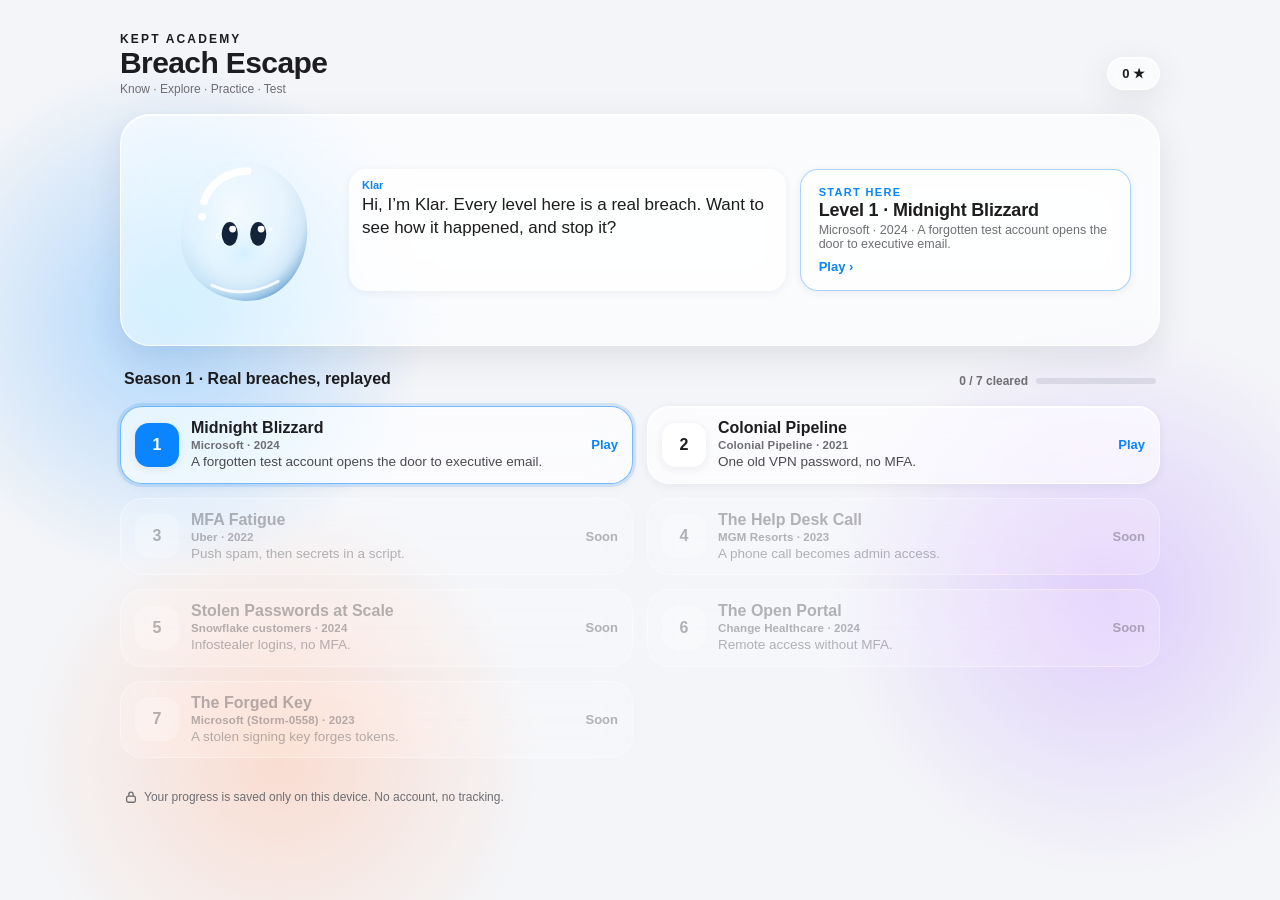
==== index.html @ b4028c90 "Initial commit: Breach Escape v13 (Levels 1-2, Klar hints/glossary, Breach Map) App shell, levels, s" ====
<!doctype html>
<html lang="en">
<head>
<meta charset="utf-8">
<meta name="viewport" content="width=device-width, initial-scale=1, viewport-fit=cover">
<meta name="theme-color" content="#F4F5F8">
<meta name="description" content="Breach Escape by KEPT Academy: replay real cyber breaches with Klar and pick the controls that stop them.">
<meta name="apple-mobile-web-app-capable" content="yes">
<meta name="apple-mobile-web-app-status-bar-style" content="default">
<meta name="apple-mobile-web-app-title" content="Breach Escape">
<title>Breach Escape by KEPT Academy</title>
<link rel="manifest" href="manifest.webmanifest">
<link rel="icon" href="icons/icon-192.png" type="image/png">
<link rel="apple-touch-icon" href="icons/apple-touch-icon.png">
<link rel="stylesheet" href="styles.css">
</head>
<body>
<div class="blob blob-a" aria-hidden="true"></div>
<div class="blob blob-b" aria-hidden="true"></div>
<div class="blob blob-c" aria-hidden="true"></div>
<main id="app" class="app" aria-live="polite"></main>
<noscript><p class="noscript">Breach Escape needs JavaScript to run.</p></noscript>
<script src="levels.js"></script>
<script src="app.js"></script>
</body>
</html>
---- styles.css ----
:root{
  --ink:#1D1D1F; --ink2:#4A4A4F; --muted:#6E6E73; --bg:#F4F5F8;
  --blue:#0A84FF; --red:#FF453A; --amber:#FF9F0A; --green:#30D158;
  --green-ink:#248A3D; --red-ink:#D70015;
  --font: -apple-system, BlinkMacSystemFont, "SF Pro Text", "Segoe UI", Inter, Roboto, "Helvetica Neue", Arial, sans-serif;
}
*{box-sizing:border-box}
html,body{margin:0;height:100%}
body{background:var(--bg);color:var(--ink);font-family:var(--font);-webkit-font-smoothing:antialiased;overflow-x:hidden}
button{font:inherit;color:inherit;cursor:pointer}
button:focus-visible{outline:3px solid var(--blue);outline-offset:2px}

.blob{position:fixed;border-radius:50%;pointer-events:none;z-index:0}
.blob-a{left:-90px;top:60px;width:300px;height:300px;background:radial-gradient(circle,rgba(120,190,255,.55) 0%,rgba(120,190,255,0) 70%);animation:drift1 14s ease-in-out infinite}
.blob-b{right:-110px;top:320px;width:340px;height:340px;background:radial-gradient(circle,rgba(200,170,255,.5) 0%,rgba(200,170,255,0) 70%);animation:drift2 17s ease-in-out infinite}
.blob-c{left:20px;bottom:-120px;width:320px;height:320px;background:radial-gradient(circle,rgba(255,196,170,.5) 0%,rgba(255,196,170,0) 70%);animation:drift3 12s ease-in-out infinite}

.app{position:relative;z-index:1;max-width:460px;margin:0 auto;min-height:100vh;min-height:100dvh;
  padding:calc(18px + env(safe-area-inset-top)) 18px calc(20px + env(safe-area-inset-bottom));display:flex;flex-direction:column;gap:12px}

.glass{background:rgba(255,255,255,.55);-webkit-backdrop-filter:blur(26px) saturate(180%);backdrop-filter:blur(26px) saturate(180%);
  border:1px solid rgba(255,255,255,.85);box-shadow:0 10px 34px rgba(30,40,70,.10),inset 0 1px 0 rgba(255,255,255,.9)}
.glass-btn{background:rgba(255,255,255,.62);-webkit-backdrop-filter:blur(18px) saturate(180%);backdrop-filter:blur(18px) saturate(180%);
  box-shadow:0 2px 10px rgba(30,40,70,.06),inset 0 1px 0 rgba(255,255,255,.9)}

.topbar{display:flex;justify-content:space-between;align-items:center;gap:12px}
.eyebrow{font-size:12px;font-weight:600;color:var(--muted)}
.brand{font-size:24px;font-weight:700;letter-spacing:-.02em}
.eyebrow.kept{letter-spacing:.18em;font-weight:800;color:var(--ink)}
.tagline{font-size:12px;font-weight:500;color:var(--muted);margin-top:2px}
.pill{font-size:13px;font-weight:600;padding:8px 14px;border-radius:999px;white-space:nowrap}
.icon-btn{border:none;border-radius:999px;padding:8px 14px;font-size:14px;font-weight:600;min-height:40px}

.hero{position:relative;border-radius:30px;padding:14px;display:flex;align-items:flex-end;gap:10px;min-height:170px}
.hero .liqui{width:120px;height:120px;flex-shrink:0}
.bubble{border-radius:18px;padding:10px 13px;display:flex;flex-direction:column;gap:2px;flex:1}
.bubble .who{font-size:11px;font-weight:600;color:var(--blue)}
.bubble .say{font-size:14px;font-weight:500;line-height:1.38}

.section-title{font-size:13px;font-weight:600;color:var(--muted);margin:6px 4px 0}
.levels{display:flex;flex-direction:column;gap:10px}
.level{display:flex;align-items:center;gap:12px;text-align:left;border-radius:22px;padding:12px 14px;min-height:72px;border:1px solid rgba(255,255,255,.9)}
.level[disabled]{cursor:default;opacity:.62}
.level .num{width:44px;height:44px;border-radius:14px;display:grid;place-items:center;font-weight:700;font-size:16px;flex-shrink:0;background:rgba(255,255,255,.85);box-shadow:0 2px 8px rgba(30,40,70,.08)}
.level .num.done{background:var(--green);color:#fff}
.level .meta{flex:1;display:flex;flex-direction:column;gap:2px;min-width:0}
.level .name{font-size:15px;font-weight:600}
.level .sub{font-size:12.5px;color:var(--muted)}
.level .right{font-size:13px;font-weight:600;color:var(--muted);white-space:nowrap}
.level .stars{color:var(--amber);letter-spacing:1px}

.progress-head{display:flex;justify-content:space-between;font-size:12px;font-weight:600}
.progress{height:10px;border-radius:999px;overflow:hidden}
.progress-fill{height:100%;border-radius:999px;transition:width .4s,background .4s}

.scene{position:relative;border-radius:30px;overflow:hidden;height:300px;flex-shrink:0}
.scene svg.stage{position:absolute;left:50%;bottom:0;transform:translateX(-50%);width:100%;max-width:400px;height:auto}
.scene .bubble{position:absolute;left:12px;right:12px;top:12px}

.card{border-radius:26px;padding:14px;display:flex;flex-direction:column;gap:9px}
.card h2{margin:0;font-size:18px;font-weight:700;letter-spacing:-.015em;line-height:1.2}
.card p{margin:0;font-size:13.5px;line-height:1.45;color:var(--ink2)}
.options{display:flex;flex-direction:column;gap:8px}
.opt{display:flex;gap:10px;align-items:flex-start;text-align:left;padding:11px 14px;min-height:46px;border-radius:16px;border:1px solid rgba(255,255,255,.9);font-size:13.5px;font-weight:500;line-height:1.35}
.opt.wrong{border-color:rgba(255,69,58,.45);color:#B3261E}
.result{border-radius:16px;padding:12px 14px;display:flex;flex-direction:column;gap:5px}
.result.ok{background:rgba(48,209,88,.14)} .result.bad{background:rgba(255,69,58,.12)}
.result .rt{font-weight:700;font-size:14px}
.result.ok .rt{color:var(--green-ink)} .result.bad .rt{color:var(--red-ink)}
.result .rx{font-size:13px;line-height:1.45;color:#3A3A3C}
.primary{border:none;border-radius:999px;background:var(--ink);color:#fff;font-size:16px;font-weight:600;padding:15px;min-height:52px;width:100%}
.spacer{flex:1}
.intro h1{margin:0;font-size:30px;font-weight:700;letter-spacing:-.025em;line-height:1.1}
.intro .kicker{font-size:13px;font-weight:600;color:var(--red)}
.intro p{margin:0;font-size:15px;line-height:1.5;color:var(--muted)}
.intro{display:flex;flex-direction:column;gap:8px;padding:0 4px}
.facts{font-size:12px;line-height:1.5;color:var(--muted);padding:0 4px}
.facts a{color:var(--blue)}
.noscript{padding:24px;font-family:var(--font)}

/* Klar + scene animation */
.float{animation:float 3s ease-in-out infinite}
.m-alarmed{animation:jitter .25s linear infinite;transform-box:fill-box;transform-origin:center}
.m-happy{animation:bounce .8s ease-in-out infinite;transform-box:fill-box;transform-origin:50% 90%}
.m-curious{animation:tilt 2.6s ease-in-out infinite;transform-box:fill-box;transform-origin:50% 90%}
.m-calm{transform-box:fill-box}
.blink{animation:blink 4.2s infinite;transform-box:fill-box;transform-origin:center}
.blink2{animation-delay:-.12s}
.rp1{animation:ripple 1.6s ease-out infinite;transform-box:fill-box;transform-origin:center}
.rp2{animation:ripple 1.6s ease-out infinite .8s;transform-box:fill-box;transform-origin:center}
.bm1{animation:beam .85s ease-in infinite}.bm2{animation:beam .85s ease-in infinite .28s}.bm3{animation:beam .85s ease-in infinite .56s}
.hover{animation:hover 3.2s ease-in-out infinite}
.pop{animation:pop .4s ease-out both;transform-box:fill-box;transform-origin:center}

@keyframes drift1{0%,100%{transform:translate(0,0)}50%{transform:translate(30px,40px)}}
@keyframes drift2{0%,100%{transform:translate(0,0)}50%{transform:translate(-40px,-20px)}}
@keyframes drift3{0%,100%{transform:translate(0,0)}50%{transform:translate(20px,-36px)}}
@keyframes float{0%,100%{transform:translateY(0)}50%{transform:translateY(-6px)}}
@keyframes jitter{0%,100%{transform:translateX(0)}25%{transform:translateX(-2px)}75%{transform:translateX(2px)}}
@keyframes bounce{0%,100%{transform:scale(1,1)}30%{transform:scale(1.08,.92)}60%{transform:scale(.95,1.06)}}
@keyframes tilt{0%,100%{transform:rotate(-7deg)}50%{transform:rotate(-3deg)}}
@keyframes blink{0%,92%,100%{transform:scaleY(1)}95%{transform:scaleY(.1)}}
@keyframes ripple{0%{transform:scale(.7);opacity:.7}100%{transform:scale(1.6);opacity:0}}
@keyframes beam{0%{transform:translate(0,0) scale(.6);opacity:0}12%{opacity:1}100%{transform:translate(138px,-30px) scale(1);opacity:0}}
@keyframes hover{0%,100%{transform:translateY(0)}50%{transform:translateY(-4px)}}
@keyframes pop{0%{transform:scale(0)}70%{transform:scale(1.15)}100%{transform:scale(1)}}

@media (prefers-reduced-motion:reduce){
  .blob,.float,.m-alarmed,.m-happy,.m-curious,.blink,.rp1,.rp2,.bm1,.bm2,.bm3,.hover,.pop{animation:none}
}

.opt .key{flex-shrink:0;width:22px;height:22px;border-radius:7px;display:grid;place-items:center;font-size:12px;font-weight:700;color:var(--muted);background:rgba(255,255,255,.9);box-shadow:0 1px 3px rgba(30,40,70,.12);margin-top:-1px}
.play-grid{display:flex;flex-direction:column;gap:12px}

/* ---------- desktop / tablet browser ---------- */
@media (min-width: 900px){
  .app{max-width:1120px;padding:32px 40px 40px;gap:18px}
  .brand{font-size:30px}
  .screen-end{max-width:720px}
  .screen-end .spacer{flex:0 0 8px}
  .screen-map .hero{min-height:240px;padding:24px 28px}
  .screen-map .hero .liqui{width:190px;height:190px}
  .screen-map .bubble .say{font-size:17px}
  .screen-map .levels{display:grid;grid-template-columns:repeat(2,minmax(0,1fr));gap:14px}
  .screen-intro .hero .liqui,.screen-end .hero .liqui{width:160px;height:160px}
  .play-grid{display:grid;grid-template-columns:minmax(0,1.15fr) minmax(0,1fr);gap:18px;align-items:stretch}
  .scene{height:auto;min-height:520px}
  .scene svg.stage{max-width:620px}
  .scene .bubble .say{font-size:16px}
  .card{padding:22px;gap:12px}
  .card h2{font-size:24px}
  .card p{font-size:15px}
  .opt{font-size:15px;padding:14px 16px;min-height:54px}
  .result .rx{font-size:14.5px}
  .primary{max-width:420px;align-self:center}
  .screen-play .primary{max-width:none}
  .blob-a{width:520px;height:520px}.blob-b{width:560px;height:560px}.blob-c{width:520px;height:520px}
}
@media (min-width: 1300px){
  .screen-map .levels{grid-template-columns:repeat(3,minmax(0,1fr))}
}
@media (hover: none){ .opt .key{display:none} }

/* intro briefing */
.intro-grid{display:flex;flex-direction:column;gap:14px}
.brief{display:flex;flex-direction:column;gap:12px}
.chips{display:flex;flex-wrap:wrap;gap:8px;padding:0 4px}
.chip{font-size:12.5px;font-weight:600;padding:6px 11px;border-radius:999px;background:rgba(255,255,255,.7);box-shadow:inset 0 1px 0 rgba(255,255,255,.9),0 1px 4px rgba(30,40,70,.06);color:var(--ink2)}
.chip-star{color:var(--amber)}
.path{list-style:none;margin:0;padding:0;display:flex;flex-direction:column;gap:8px;counter-reset:none}
.path-item{display:block}
.path-item .path-step{width:100%;font:inherit;color:inherit;cursor:pointer}
.path-step:hover{background:rgba(255,255,255,.9)}
.path-step{display:flex;align-items:center;gap:12px;padding:10px 14px;border-radius:16px;border:1px solid rgba(255,255,255,.9)}
.path-num{width:24px;height:24px;border-radius:8px;display:grid;place-items:center;font-size:12px;font-weight:700;color:var(--muted);background:rgba(255,255,255,.9);flex-shrink:0}
.step-icon{width:26px;height:26px;color:var(--blue);flex-shrink:0}
.path-name{font-size:14.5px;font-weight:600}
.screen-intro .primary{margin-top:4px}
@media (min-width: 900px){
  .intro-grid{display:grid;grid-template-columns:minmax(0,.9fr) minmax(0,1.1fr);gap:28px;align-items:stretch}
  .intro-hero{flex-direction:column;align-items:center;text-align:left;min-height:0;justify-content:center;gap:22px;padding:32px 28px}
  .intro-hero .liqui{width:240px!important;height:240px!important}
  .intro-hero .bubble{width:100%;flex:0 0 auto}
  .intro-hero .bubble .say{font-size:17px}
  .path{display:grid;grid-template-columns:repeat(5,minmax(0,1fr));gap:10px;position:relative}
  .path-step{flex-direction:column;align-items:center;text-align:center;gap:8px;padding:14px 8px 12px}
  .path-name{font-size:13px;line-height:1.25}
  .step-icon{width:32px;height:32px}
  .screen-intro .primary{max-width:none;align-self:stretch}
}

/* floating Klar on the attack path */
.path{position:relative}
.path-guide{position:absolute;left:0;top:0;width:52px;height:52px;pointer-events:none;z-index:2;filter:drop-shadow(0 6px 10px rgba(30,40,70,.18));will-change:transform}
.path-step{transition:box-shadow .35s,background .35s,transform .35s}
.path-step.lit{background:rgba(255,255,255,.95);box-shadow:0 0 0 2px rgba(10,132,255,.55),0 8px 22px rgba(10,132,255,.18);transform:translateY(-2px)}
.path-step.lit .step-icon{color:var(--red)}
.path-step.seen .path-num{background:rgba(10,132,255,.14);color:var(--blue)}
.path-caption{margin:-2px 4px 0;font-size:13px;font-weight:600;color:var(--ink2);min-height:18px}
@media (min-width: 900px){
  .path{margin-top:40px}
  .path-guide{width:60px;height:60px}
}

/* step detail panel */
.path-detail{border-radius:18px;padding:14px 16px;display:flex;flex-direction:column;gap:6px;border:1px solid rgba(255,255,255,.9)}
.pd-head{display:flex;flex-wrap:wrap;align-items:center;justify-content:space-between;gap:8px}
.pd-title{font-size:15px;font-weight:700}
.pd-tech{font-size:11.5px;font-weight:700;color:#5B2E86;background:#F1E7FF;padding:4px 9px;border-radius:999px}
.pd-label{font-size:11.5px;font-weight:700;letter-spacing:.04em;text-transform:uppercase;color:var(--muted);margin-top:4px}
.pd-text{margin:0;font-size:13.5px;line-height:1.45;color:var(--ink2)}
.pd-hint{font-size:12.5px;font-weight:600;color:var(--blue);margin-top:4px}
@media (min-width: 900px){
  .path-item .path-step{height:100%}
}

/* Klar: livelier reactions */
.klar-wrap{transform-box:fill-box;transform-origin:50% 100%}
.fx-celebrate{animation:celebrate .9s cubic-bezier(.3,1.4,.5,1) 1}
.fx-squish{animation:squish .6s ease-in-out 1}
@keyframes celebrate{0%{transform:translateY(0) scale(1,1) rotate(0)}15%{transform:translateY(4px) scale(1.12,.86)}45%{transform:translateY(-34px) scale(.92,1.1) rotate(-8deg)}70%{transform:translateY(-10px) scale(1.02,.98) rotate(6deg)}85%{transform:translateY(2px) scale(1.08,.92)}100%{transform:translateY(0) scale(1,1) rotate(0)}}
@keyframes squish{0%,100%{transform:scale(1,1)}20%{transform:scale(1.18,.78) translateX(-4px)}40%{transform:scale(.9,1.1) translateX(4px)}60%{transform:scale(1.06,.94) translateX(-3px)}80%{transform:scale(.98,1.02) translateX(2px)}}
.burst circle{opacity:0;transform-box:fill-box;transform-origin:center}
.fx-celebrate .burst circle{animation:burst .85s ease-out 1}
.fx-celebrate .b-1{--bx:-46px;--by:-40px}.fx-celebrate .b-2{--bx:44px;--by:-46px}.fx-celebrate .b-3{--bx:-58px;--by:2px}
.fx-celebrate .b-4{--bx:56px;--by:-6px}.fx-celebrate .b-5{--bx:-20px;--by:-64px}.fx-celebrate .b-6{--bx:24px;--by:-60px}
@keyframes burst{0%{opacity:0;transform:translate(0,0) scale(.4)}15%{opacity:1}100%{opacity:0;transform:translate(var(--bx),var(--by)) scale(1)}}
[data-role="eyes"]{transition:transform .12s ease-out}
@media (prefers-reduced-motion:reduce){.fx-celebrate,.fx-squish,.fx-celebrate .burst circle{animation:none}}

/* ---- Klar interactivity: glossary terms, hints, heat-driven mood ---- */
.term{color:var(--blue);text-decoration:underline dotted;text-underline-offset:3px;text-decoration-thickness:1.5px;cursor:help;border-radius:4px}
.term:hover,.term:focus-visible{background:rgba(10,132,255,.1);outline:none}
.opt.wrong .term{color:#B3261E}
.bubble.defining .who{color:#7A4DD8}
.bubble.defining .say{font-weight:600}
.hint-btn{margin-top:10px;align-self:flex-start;font-size:12.5px;font-weight:600;color:var(--blue);padding:8px 12px;border-radius:12px;border:1px dashed rgba(10,132,255,.4)}
.hint-btn:disabled{color:var(--muted);border-style:solid;opacity:.8}
.klar-wrap{cursor:pointer}
.m-worried{animation:sway 1.4s ease-in-out infinite;transform-box:fill-box;transform-origin:50% 90%}
@keyframes sway{0%,100%{transform:rotate(-2deg) translateX(0)}50%{transform:rotate(2deg) translateX(1px)}}
/* jitter speeds up and widens as the breach spreads (--heat is 0..1, set on the stage) */
.stage .m-alarmed{animation-duration:calc(.42s - .3s * var(--heat,.5))}
.stage .float{animation-duration:calc(3s - 1.6s * var(--heat,0))}
[data-role="sweat"] ellipse{animation:sweat 1.6s ease-in infinite;transform-box:fill-box;transform-origin:center}
[data-role="sweat"] .sw2{animation-delay:-.6s}
[data-role="sweat"] .sw3{animation-delay:-1.1s}
@keyframes sweat{0%{transform:translateY(-6px) scale(.6);opacity:0}25%{opacity:1}100%{transform:translateY(26px) scale(1);opacity:0}}
@media (prefers-reduced-motion: reduce){ .m-worried,[data-role="sweat"] ellipse{animation:none} }

/* ---- Breach Map pass: tighter hero, next-up card, season progress, clearer level hierarchy ---- */
.screen-map .topbar{align-items:flex-end}
.screen-map .topbar .pill{margin-bottom:6px}
.screen-map .hero{min-height:0;align-items:center}
.hero-body{flex:1;display:flex;flex-direction:column;gap:10px;min-width:0}
.next-card{display:flex;flex-direction:column;align-items:flex-start;gap:2px;text-align:left;border-radius:18px;padding:12px 14px;border:1.5px solid rgba(10,132,255,.35)}
.next-kicker{font-size:11px;font-weight:800;letter-spacing:.12em;text-transform:uppercase;color:var(--blue)}
.next-name{font-size:16px;font-weight:700;letter-spacing:-.01em}
.next-sub{font-size:12.5px;color:var(--muted)}
.next-go{margin-top:6px;font-size:13px;font-weight:700;color:var(--blue)}
.season-head{display:flex;justify-content:space-between;align-items:flex-end;gap:12px;margin:6px 4px 0}
.season-head .section-title{margin:0;color:var(--ink);font-size:14px}
.season-progress{display:flex;align-items:center;gap:8px}
.season-count{font-size:12px;font-weight:600;color:var(--muted);white-space:nowrap}
.season-bar{width:72px;height:6px;border-radius:999px;background:rgba(30,40,70,.1);overflow:hidden;display:inline-block}
.season-fill{display:block;height:100%;width:0;border-radius:999px;background:var(--green);transition:width .5s ease}
.level .name{color:var(--ink)}
.level .sub{font-size:11.5px;font-weight:600;color:var(--muted);letter-spacing:.01em}
.level .teaser{font-size:13px;color:var(--ink2);line-height:1.3}
.level .right.play{color:var(--blue)}
.level.next{border-color:rgba(10,132,255,.55);box-shadow:0 0 0 3px rgba(10,132,255,.14),0 2px 10px rgba(30,40,70,.06)}
.level.next .num{background:var(--blue);color:#fff}
.level.locked{opacity:.5;box-shadow:none;background:rgba(255,255,255,.4)}
.level.locked .num{background:rgba(255,255,255,.6);box-shadow:none;color:var(--muted)}
.level.locked .name,.level.locked .teaser{color:var(--muted)}
.facts.privacy{display:flex;align-items:center;gap:6px}
.facts .lock{width:14px;height:14px;flex-shrink:0;color:var(--muted)}
@media (min-width: 900px){
  .screen-map .hero{padding:20px 28px}
  .hero-body{flex-direction:row;align-items:stretch;gap:14px}
  .hero-body .bubble{flex:1.4}
  .next-card{flex:1;justify-content:center;padding:16px 18px}
  .next-name{font-size:18px}
  .season-head .section-title{font-size:16px}
  .season-bar{width:120px}
  .level .name{font-size:16px}
  .level .teaser{font-size:13.5px}
}
@media (min-width: 1300px){
  .app{max-width:1240px}
  .screen-map .levels{grid-template-columns:repeat(3,minmax(0,1fr))}
  .level.next{grid-column:1 / -1}
}
.bubble.defining{cursor:pointer;border-color:rgba(122,77,216,.35);box-shadow:0 0 0 3px rgba(122,77,216,.12),0 2px 10px rgba(30,40,70,.06)}
.bubble.defining .say{font-weight:500}
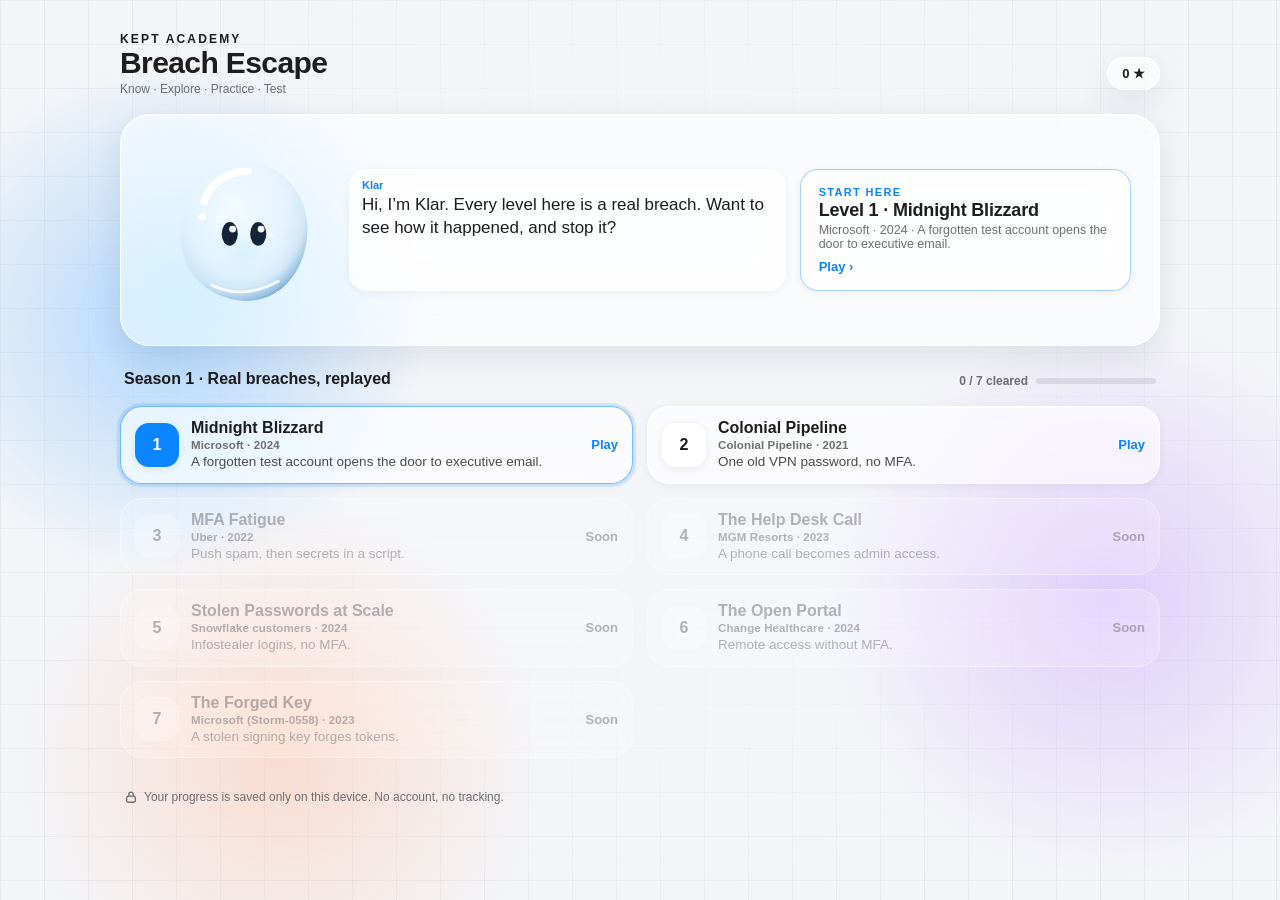
==== commit 0c012008: "v2 case engine: level JSON + Act 1 Investigate for Midnight Blizzard - levels/midnight-blizzard.json" ====
--- a/index.html
+++ b/index.html
@@ -13,6 +13,7 @@
 <link rel="icon" href="icons/icon-192.png" type="image/png">
 <link rel="apple-touch-icon" href="icons/apple-touch-icon.png">
 <link rel="stylesheet" href="styles.css">
+<link rel="stylesheet" href="case.css">
 </head>
 <body>
 <div class="blob blob-a" aria-hidden="true"></div>
@@ -22,5 +23,6 @@
 <noscript><p class="noscript">Breach Escape needs JavaScript to run.</p></noscript>
 <script src="levels.js"></script>
 <script src="app.js"></script>
+<script src="case.js"></script>
 </body>
 </html>
--- a/styles.css
+++ b/styles.css
@@ -273,3 +273,43 @@
 }
 .bubble.defining{cursor:pointer;border-color:rgba(122,77,216,.35);box-shadow:0 0 0 3px rgba(122,77,216,.12),0 2px 10px rgba(30,40,70,.06)}
 .bubble.defining .say{font-weight:500}
+
+/* ---- Wide-screen layout pass: sticky intro panel with step preview, wider canvas, richer background ---- */
+.step-preview{display:none}
+@media (min-width: 900px){
+  .intro-grid{align-items:start}
+  .intro-hero{position:sticky;top:24px;justify-content:flex-start;gap:16px;padding:28px 26px}
+  .intro-hero .liqui{width:200px!important;height:200px!important}
+  .step-preview{display:flex;align-items:center;gap:16px;width:100%;padding:14px 16px;border-radius:20px;background:rgba(255,255,255,.55);border:1px solid rgba(255,255,255,.9);box-shadow:inset 0 1px 0 rgba(255,255,255,.9)}
+  .pv-tile{position:relative;flex-shrink:0;width:84px;height:84px;border-radius:22px;display:grid;place-items:center;background:linear-gradient(135deg,#fff,rgba(255,255,255,.6));box-shadow:0 0 0 3px rgba(255,69,58,.18),0 10px 26px rgba(255,69,58,.22);animation:pvPulse 2.4s ease-in-out infinite}
+  .pv-icon .step-icon{width:40px;height:40px;color:var(--red)}
+  .pv-status{position:absolute;bottom:-9px;left:50%;transform:translateX(-50%);white-space:nowrap;font-size:10px;font-weight:700;color:#fff;background:var(--red);padding:2px 7px;border-radius:999px}
+  .pv-meta{display:flex;flex-direction:column;gap:2px;min-width:0}
+  .pv-num{font-size:11px;font-weight:700;letter-spacing:.06em;text-transform:uppercase;color:var(--muted)}
+  .pv-name{font-size:18px;font-weight:700;letter-spacing:-.01em}
+  .pv-tech{font-size:12px;font-weight:700;color:#5B2E86}
+  .step-preview.pv-in{animation:pvIn .35s ease-out 1}
+}
+@keyframes pvPulse{0%,100%{box-shadow:0 0 0 3px rgba(255,69,58,.18),0 10px 26px rgba(255,69,58,.22)}50%{box-shadow:0 0 0 7px rgba(255,69,58,.10),0 10px 30px rgba(255,69,58,.30)}}
+@keyframes pvIn{from{opacity:.4;transform:translateY(6px)}to{opacity:1;transform:none}}
+.intro p{max-width:68ch}
+
+/* faint network grid, strongest at the edges, fading out behind the content */
+body::before{content:"";position:fixed;inset:0;z-index:0;pointer-events:none;
+  background-image:linear-gradient(rgba(30,40,70,.05) 1px,transparent 1px),linear-gradient(90deg,rgba(30,40,70,.05) 1px,transparent 1px);
+  background-size:44px 44px;
+  -webkit-mask-image:radial-gradient(ellipse 60% 70% at 50% 45%,transparent 35%,#000 85%);mask-image:radial-gradient(ellipse 60% 70% at 50% 45%,transparent 35%,#000 85%)}
+@media (min-width: 1300px){
+  .blob-a{width:720px;height:720px;left:-160px;background:radial-gradient(circle,rgba(110,180,255,.6) 0%,rgba(110,180,255,0) 70%)}
+  .blob-b{width:760px;height:760px;right:-200px;background:radial-gradient(circle,rgba(190,160,255,.55) 0%,rgba(190,160,255,0) 70%)}
+  .blob-c{width:680px;height:680px;background:radial-gradient(circle,rgba(255,190,160,.55) 0%,rgba(255,190,160,0) 70%)}
+}
+@media (min-width: 1600px){
+  .app{max-width:1440px}
+  .screen-end{max-width:760px}
+  .intro-grid{grid-template-columns:minmax(0,.8fr) minmax(0,1.2fr);gap:36px}
+  .play-grid{grid-template-columns:minmax(0,1.2fr) minmax(0,1fr);gap:24px}
+  .scene{min-height:600px}
+  .scene svg.stage{max-width:720px}
+}
+@media (prefers-reduced-motion: reduce){ .pv-tile,.step-preview.pv-in{animation:none} }
--- a/case.css
+++ b/case.css
@@ -0,0 +1,155 @@
+/* Breach Escape v2 case screens: SOC terminal look (from docs/redesign/prototype-v2.html).
+   Everything is scoped to body.case-mode / .app.case so the classic glass screens are untouched.
+   System monospace fonts only: no web fonts, no third-party requests. */
+.app.case{
+  --c-bg:#010603; --c-panel:#04100A; --c-panel2:#071A0F;
+  --c-g:#39FF7A; --c-g2:#8BE3A6; --c-g3:#2F8F4E; --c-g4:#16402A;
+  --c-txt:#D2FFDD; --c-mute:#8FC9A2;
+  --c-red:#FF3B4E; --c-redbg:rgba(255,59,78,.13); --c-y:#FFD34D;
+  --c-mono: ui-monospace, "SF Mono", "Cascadia Mono", "JetBrains Mono", Menlo, Consolas, "Liberation Mono", monospace;
+  max-width:480px; gap:12px; color:var(--c-txt); font-family:var(--c-mono); font-size:14px; line-height:1.55;
+  padding-left:14px; padding-right:14px; padding-bottom:calc(48px + env(safe-area-inset-bottom));
+}
+body.case-mode{background:#010603;color:#D2FFDD}
+body.case-mode .blob, body.case-mode::before{display:none}
+.c-rain{position:fixed;inset:0;z-index:0;opacity:.16;pointer-events:none;display:none}
+body.case-mode .c-rain{display:block}
+.c-edge{position:fixed;inset:0;z-index:5;pointer-events:none;transition:box-shadow .2s}
+body.case-mode .c-edge.on{box-shadow:inset 0 0 0 5px #FF3B4E,inset 0 0 70px rgba(255,59,78,.5)}
+
+.case [hidden]{display:none!important}
+.case .c-invisible{visibility:hidden}
+.case p{margin:0;font-size:13px;line-height:1.6}
+.case a{color:var(--c-g)}
+.case button{font-family:var(--c-mono);border-radius:0;min-height:46px}
+.case button:focus-visible{outline:2px solid var(--c-y);outline-offset:2px}
+.case b{font-weight:600}
+.c-stack{display:flex;flex-direction:column;gap:12px}
+
+/* type */
+.c-eyebrow{font-size:11px;letter-spacing:.12em;text-transform:uppercase;color:var(--c-mute)}
+.c-display{font-size:30px;line-height:1.08;color:var(--c-g);margin:0;font-weight:600;letter-spacing:-.01em}
+.c-h2{font-size:22px;line-height:1.15;color:var(--c-g);margin:0;font-weight:600}
+.c-h3{font-size:13px;font-weight:600;color:var(--c-g)}
+.c-small{font-size:11px;color:var(--c-mute)}
+.case p.c-small{font-size:11px}
+.t-red{color:var(--c-red)} .t-y{color:var(--c-y)} .t-g{color:var(--c-g)} .t-b{color:var(--c-txt)}
+.c-blink{animation:c-blink 1s steps(2) infinite}@keyframes c-blink{50%{opacity:0}}
+
+/* hud */
+.c-hud{display:flex;justify-content:space-between;align-items:center;gap:8px;font-size:12px;color:var(--c-mute)}
+.c-xp{color:var(--c-bg);background:var(--c-g);padding:2px 8px;font-weight:600;white-space:nowrap}
+.c-act{letter-spacing:.08em}
+.case .c-exit{min-height:36px;padding:6px 8px;border:none;font-size:12px;color:var(--c-mute)}
+.case .c-skip{min-height:36px;padding:6px 10px}
+.c-dots{display:flex;gap:6px}.c-dots i{width:22px;height:4px;background:var(--c-g4)}.c-dots i.on{background:var(--c-g)}
+
+/* panels */
+.c-panel{position:relative;border:1px solid var(--c-g3);background:var(--c-panel);padding:16px;display:flex;flex-direction:column;gap:8px}
+.c-panel.hl{border-color:var(--c-g)}
+.c-panel.danger{border-color:var(--c-red);background:linear-gradient(var(--c-redbg),var(--c-redbg)),var(--c-panel)}
+.c-panel::before,.c-panel::after{content:"";position:absolute;width:10px;height:10px;border-color:var(--c-g)}
+.c-panel::before{top:-1px;left:-1px;border-top:2px solid;border-left:2px solid}
+.c-panel::after{bottom:-1px;right:-1px;border-bottom:2px solid;border-right:2px solid}
+.c-panel.danger::before,.c-panel.danger::after{border-color:var(--c-red)}
+.c-classbar{display:flex;justify-content:space-between;font-size:10px;letter-spacing:.14em;color:var(--c-bg);background:var(--c-red);padding:3px 8px;font-weight:600}
+
+.c-kv{display:grid;grid-template-columns:110px minmax(0,1fr);gap:6px 10px;font-size:12px;margin:0}
+.c-kv dt{color:var(--c-mute)}.c-kv dd{margin:0}
+.c-fact{display:flex;gap:10px;align-items:flex-start;font-size:13px}
+.c-fact svg{flex:none;margin-top:2px}
+.c-ok{color:var(--c-g)}
+.c-pill{display:inline-block;font-size:10px;font-weight:600;padding:1px 6px;letter-spacing:.06em;white-space:nowrap}
+.c-pill.r{background:var(--c-red);color:#fff}.c-pill.g{background:var(--c-g);color:var(--c-bg)}.c-pill.o{border:1px solid var(--c-g3);color:var(--c-mute)}
+
+.c-tl{display:flex;flex-direction:column;border-left:1px solid var(--c-g3);margin-left:6px;padding-left:14px}
+.c-tl div{position:relative;padding:4px 0 10px;font-size:12px}
+.c-tl div::before{content:"";position:absolute;left:-19px;top:9px;width:9px;height:9px;background:var(--c-bg);border:1px solid var(--c-g)}
+.c-tl div.t-red{color:var(--c-txt)}
+.c-tl div.t-red::before{border-color:var(--c-red);background:var(--c-red)}
+.c-tl b{color:var(--c-g);display:block;font-size:11px}
+
+.c-zone{border:1px dashed var(--c-g3);padding:10px;display:flex;flex-direction:column;gap:6px}
+.c-zt{font-size:10px;letter-spacing:.14em;color:var(--c-mute)}
+.c-zone.t-y{border-color:var(--c-y)}.c-zone.t-y .c-zt{color:var(--c-y)}
+.c-zone.t-g{border-color:var(--c-g)}.c-zone.t-g .c-zt{color:var(--c-g)}
+.c-zone{color:var(--c-txt)}
+.c-box{border:1px solid var(--c-g4);background:var(--c-panel2);padding:6px 8px;font-size:12px;display:flex;align-items:center;gap:8px;color:var(--c-txt)}
+.c-box.t-red{border-color:var(--c-red)}.c-box.t-red svg{color:var(--c-red)}
+.c-arrow{align-self:center;font-size:11px;color:var(--c-red);letter-spacing:.06em;text-align:center}
+.c-term{border:1px solid var(--c-g4);background:var(--c-panel2);padding:10px;display:flex;flex-direction:column;gap:4px}
+
+/* glossary terms inside text (span.term from app.js termify) */
+.case .term{color:inherit;border-bottom:1px dotted var(--c-g);cursor:help;background:none;padding:0}
+.case .term:focus-visible{outline:2px solid var(--c-y)}
+.c-def{border:1px solid var(--c-g);background:var(--c-panel2);padding:10px;font-size:12px;display:flex;flex-direction:column;gap:4px;cursor:pointer}
+.c-def-k{color:var(--c-g)}
+
+/* buttons */
+.case .c-btn{width:100%;font-size:17px;letter-spacing:.06em;background:var(--c-g);color:var(--c-bg);border:none;padding:13px;font-weight:600}
+.case .c-btn:disabled{opacity:.5;cursor:not-allowed}
+.case .c-ghost{background:transparent;color:var(--c-g);border:1px solid var(--c-g3);padding:10px 12px;font-size:12px}
+.case .c-ghost:disabled{opacity:.55;cursor:default}
+.case .c-wide{width:100%}
+.c-row2{display:grid;grid-template-columns:1fr 2fr;gap:8px}
+.c-actions{display:grid;grid-template-columns:1fr 1fr;gap:8px}
+.c-src a{word-break:break-word}
+
+/* act 1: timeline slots */
+.c-slots{list-style:none;margin:0;padding:0;display:flex;flex-direction:column;gap:6px}
+.c-slot{border:1px dashed var(--c-g4);padding:9px 10px;font-size:12px;color:var(--c-mute);display:flex;gap:8px;align-items:center;min-height:42px}
+.c-n{color:var(--c-g3);flex:none}
+.c-slot.next{border-color:var(--c-g);color:var(--c-g2)}
+.c-slot.filled{border:1px solid var(--c-g3);background:var(--c-panel2);color:var(--c-txt)}.c-slot.filled .c-n{color:var(--c-g)}
+.c-slot.pz{border:1px solid var(--c-red);background:var(--c-redbg)}
+.c-slot.pickable{padding:0;border-color:var(--c-y)}
+.case .c-slotbtn{all:unset;box-sizing:border-box;display:flex;gap:8px;align-items:center;width:100%;min-height:42px;padding:9px 10px;cursor:pointer;color:var(--c-txt)}
+.case .c-slotbtn:focus-visible{outline:2px solid var(--c-y);outline-offset:-2px}
+.c-tag{margin-left:auto;flex:none}
+.c-slots.c-over{outline:2px solid var(--c-y);outline-offset:4px}
+.case .c-ghost.c-over{background:rgba(255,211,77,.14);border-color:var(--c-y);color:var(--c-y)}
+
+/* act 1: evidence cards */
+.c-grid{display:grid;grid-template-columns:repeat(2,minmax(0,1fr));gap:8px}
+.case .c-card{border:1px solid var(--c-g4);background:var(--c-panel);padding:10px;text-align:left;color:var(--c-txt);font-size:12px;
+  display:flex;flex-direction:column;gap:6px;min-height:84px;-webkit-user-select:none;user-select:none;-webkit-touch-callout:none}
+.c-cardsrc{display:flex;align-items:center;gap:6px;font-size:10px;letter-spacing:.08em;color:var(--c-mute);text-transform:uppercase}
+.case .c-card.sel,.c-ghostcard.sel{border-color:var(--c-y);box-shadow:0 0 0 1px var(--c-y)}
+.case .c-card.c-lifted{opacity:.35}
+.c-ghostcard{position:fixed;left:0;top:0;z-index:20;pointer-events:none;margin:0;border:1px solid var(--c-y);background:#04100A;color:#D2FFDD;
+  padding:10px;text-align:left;font:12px/1.55 ui-monospace,Menlo,Consolas,monospace;display:flex;flex-direction:column;gap:6px;box-shadow:0 12px 30px rgba(0,0,0,.6)}
+.c-ghostcard .c-cardsrc{color:#8FC9A2}
+body.c-dragging{cursor:grabbing;-webkit-user-select:none;user-select:none}
+.c-inspect{border:1px solid var(--c-g3);background:var(--c-panel);padding:10px;display:flex;flex-direction:column;gap:6px}
+.c-rows{font-size:11px;line-height:1.6;color:var(--c-g2);overflow-wrap:anywhere}
+.case .c-hintbtn{width:100%;border-style:dashed;color:var(--c-mute)}
+
+.c-toast{align-self:center;font-size:12px;padding:6px 12px;font-weight:600;min-height:28px;text-align:center}
+.c-toast.ok{background:var(--c-g);color:var(--c-bg)}.c-toast.bad{background:var(--c-red);color:#fff}
+.c-shake{animation:c-shake .35s}@keyframes c-shake{20%,60%{transform:translateX(-6px)}40%,80%{transform:translateX(6px)}}
+
+/* act 1 debrief */
+.c-stats{display:grid;grid-template-columns:repeat(2,minmax(0,1fr));gap:8px}
+.c-stat{border:1px solid var(--c-g4);background:var(--c-panel);padding:10px;display:flex;flex-direction:column;gap:2px}
+.c-v{font-size:24px;color:var(--c-g);font-weight:600}
+.c-v.t-y{color:var(--c-y)}
+.c-reveal{list-style:none;margin:0;padding:0 0 0 14px;border-left:1px solid var(--c-g3);display:flex;flex-direction:column;gap:14px}
+.c-reveal li{position:relative;display:flex;flex-direction:column;gap:4px}
+.c-reveal li::before{content:"";position:absolute;left:-19px;top:6px;width:9px;height:9px;background:var(--c-red)}
+.c-reveal b{color:var(--c-g);font-size:11px}
+.c-chips{display:flex;flex-wrap:wrap;gap:4px;justify-content:flex-end}
+.c-chip{font-size:10px;border:1px solid var(--c-g3);color:var(--c-g2);padding:1px 6px}
+.case .c-why{font-size:12px;color:var(--c-mute)}
+
+/* wide screens: board and evidence side by side */
+.c-a1{display:flex;flex-direction:column;gap:12px}
+@media (min-width: 900px){
+  .app.case{max-width:980px}
+  .c-a1{display:grid;grid-template-columns:minmax(0,1fr) minmax(0,1fr);gap:16px;align-items:start}
+  .c-a1 .c-deck{position:sticky;top:16px}
+}
+
+@media (prefers-reduced-motion: reduce){
+  .c-shake,.c-blink{animation:none}
+  .c-edge{transition:none}
+}
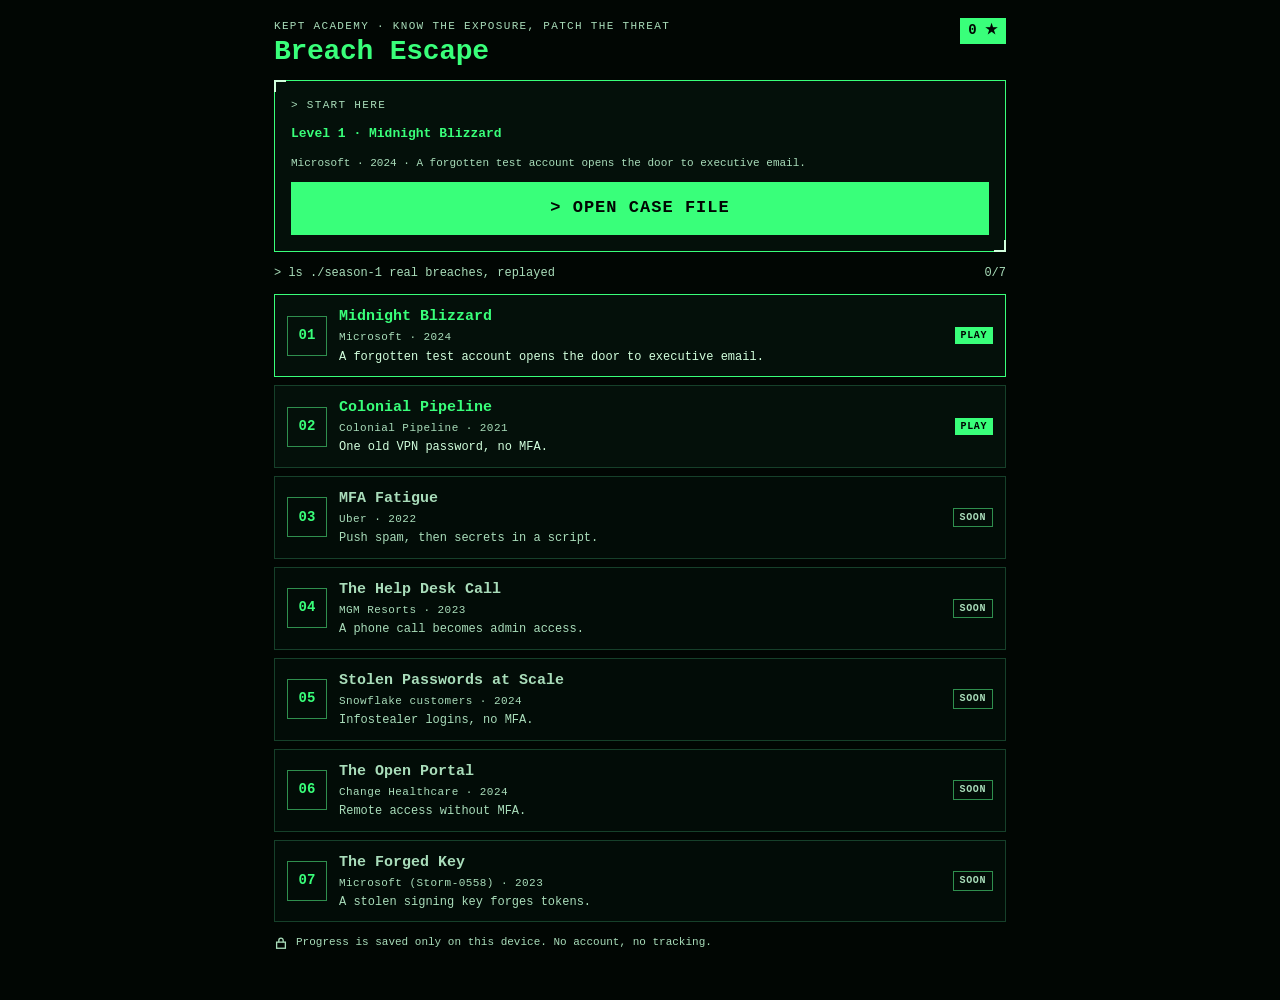
==== commit d9249d37: "Colonial Pipeline case, terminal theme everywhere, playtest fixes - Act 2: stages marked unblockable" ====
--- a/index.html
+++ b/index.html
@@ -3,23 +3,20 @@
 <head>
 <meta charset="utf-8">
 <meta name="viewport" content="width=device-width, initial-scale=1, viewport-fit=cover">
-<meta name="theme-color" content="#F4F5F8">
-<meta name="description" content="Breach Escape by KEPT Academy: replay real cyber breaches with Klar and pick the controls that stop them.">
+<meta name="theme-color" content="#010603">
+<meta name="color-scheme" content="dark">
+<meta name="description" content="Breach Escape by KEPT Academy: investigate real cyber breaches, then pick the controls that stop them.">
 <meta name="apple-mobile-web-app-capable" content="yes">
-<meta name="apple-mobile-web-app-status-bar-style" content="default">
+<meta name="apple-mobile-web-app-status-bar-style" content="black">
 <meta name="apple-mobile-web-app-title" content="Breach Escape">
 <title>Breach Escape by KEPT Academy</title>
 <link rel="manifest" href="manifest.webmanifest">
 <link rel="icon" href="icons/icon-192.png" type="image/png">
 <link rel="apple-touch-icon" href="icons/apple-touch-icon.png">
-<link rel="stylesheet" href="styles.css">
-<link rel="stylesheet" href="case.css">
+<link rel="stylesheet" href="theme.css">
 </head>
 <body>
-<div class="blob blob-a" aria-hidden="true"></div>
-<div class="blob blob-b" aria-hidden="true"></div>
-<div class="blob blob-c" aria-hidden="true"></div>
-<main id="app" class="app" aria-live="polite"></main>
+<main id="app" class="app case" aria-live="polite"></main>
 <noscript><p class="noscript">Breach Escape needs JavaScript to run.</p></noscript>
 <script src="levels.js"></script>
 <script src="app.js"></script>
--- a/theme.css
+++ b/theme.css
@@ -0,0 +1,331 @@
+/* Breach Escape theme: the SOC terminal look for every screen (Breach Map, case briefing, Act 1, Act 2, results).
+   One file for all shared styles. Colour tokens live on :root. System monospace fonts only: no web fonts, no third-party requests.
+   Yellow is reserved for decoys, the test tenant and "attempted" stages; code uses the neutral style. */
+:root{
+  --c-bg:#010603; --c-panel:#04100A; --c-panel2:#071A0F;
+  --c-g:#39FF7A; --c-g2:#8BE3A6; --c-g3:#2F8F4E; --c-g4:#16402A;
+  --c-txt:#D2FFDD; --c-mute:#A9DDBA;   /* mute: 12.7:1 on panels, also over the dimmed rain */
+  --c-red:#FF3B4E; --c-redbg:rgba(255,59,78,.13); --c-y:#FFD34D;
+  --c-mono: ui-monospace, "SF Mono", "Cascadia Mono", "JetBrains Mono", Menlo, Consolas, "Liberation Mono", monospace;
+  color-scheme:dark;
+}
+*{box-sizing:border-box}
+html,body{margin:0;height:100%}
+body{background:var(--c-bg);color:var(--c-txt);font-family:var(--c-mono);-webkit-font-smoothing:antialiased;overflow-x:hidden}
+button{font:inherit;color:inherit;cursor:pointer}
+.noscript{padding:24px;color:var(--c-txt)}
+.app{position:relative;z-index:1;margin:0 auto;min-height:100vh;min-height:100dvh;display:flex;flex-direction:column;
+  padding-top:calc(18px + env(safe-area-inset-top))}
+.app.case{
+  max-width:640px; gap:12px; color:var(--c-txt); font-family:var(--c-mono); font-size:14px; line-height:1.55;
+  padding-left:14px; padding-right:14px; padding-bottom:calc(48px + env(safe-area-inset-bottom));
+}
+.c-rain{position:fixed;inset:0;z-index:0;opacity:.08;pointer-events:none}
+.c-edge{position:fixed;inset:0;z-index:5;pointer-events:none;transition:box-shadow .2s}
+.c-edge.on{box-shadow:inset 0 0 0 5px #FF3B4E,inset 0 0 70px rgba(255,59,78,.5)}
+
+.case [hidden]{display:none!important}
+.case .c-invisible{visibility:hidden}
+.case p{margin:0;font-size:13px;line-height:1.6}
+.case a{color:var(--c-g)}
+.case button{font-family:var(--c-mono);border-radius:0;min-height:46px}
+.case button:focus-visible{outline:2px solid var(--c-y);outline-offset:2px}
+.case b{font-weight:600}
+.c-stack{display:flex;flex-direction:column;gap:12px}
+
+/* type */
+.c-eyebrow{font-size:11px;letter-spacing:.12em;text-transform:uppercase;color:var(--c-mute)}
+.c-display{font-size:30px;line-height:1.08;color:var(--c-g);margin:0;font-weight:600;letter-spacing:-.01em}
+.c-h2{font-size:22px;line-height:1.15;color:var(--c-g);margin:0;font-weight:600}
+.c-h3{font-size:13px;font-weight:600;color:var(--c-g)}
+.c-small{font-size:11px;color:var(--c-mute)}
+.case p.c-small{font-size:11px}
+.t-red{color:var(--c-red)} .t-y{color:var(--c-y)} .t-g{color:var(--c-g)} .t-b{color:var(--c-txt)}
+.c-blink{animation:c-blink 1s steps(2) infinite}@keyframes c-blink{50%{opacity:0}}
+
+/* hud */
+.c-hud{display:flex;justify-content:space-between;align-items:center;gap:8px;font-size:12px;color:var(--c-mute)}
+.c-tagb{color:var(--c-y);border:1px solid var(--c-y);padding:1px 8px;font-weight:600;letter-spacing:.1em;white-space:nowrap}
+.c-xp{color:var(--c-bg);background:var(--c-g);padding:2px 8px;font-weight:600;white-space:nowrap}
+.c-act{letter-spacing:.08em}
+.case .c-exit{min-height:36px;padding:6px 8px;border:none;font-size:12px;color:var(--c-mute)}
+.case .c-skip{min-height:36px;padding:6px 10px}
+.c-dots{display:flex;gap:6px}.c-dots i{width:22px;height:4px;background:var(--c-g4)}.c-dots i.on{background:var(--c-g)}
+
+/* panels */
+.c-panel{position:relative;border:1px solid var(--c-g3);background:var(--c-panel);padding:16px;display:flex;flex-direction:column;gap:8px}
+.c-panel.hl{border-color:var(--c-g)}
+.c-panel.danger{border-color:var(--c-red);background:linear-gradient(var(--c-redbg),var(--c-redbg)),var(--c-panel)}
+.c-panel::before,.c-panel::after{content:"";position:absolute;width:10px;height:10px;border-color:var(--c-g)}
+.c-panel::before{top:-1px;left:-1px;border-top:2px solid;border-left:2px solid}
+.c-panel::after{bottom:-1px;right:-1px;border-bottom:2px solid;border-right:2px solid}
+.c-panel.danger::before,.c-panel.danger::after{border-color:var(--c-red)}
+.c-classbar{display:flex;justify-content:space-between;font-size:10px;letter-spacing:.14em;color:var(--c-bg);background:var(--c-red);padding:3px 8px;font-weight:600}
+
+.c-kv{display:grid;grid-template-columns:110px minmax(0,1fr);gap:6px 10px;font-size:12px;margin:0}
+.c-kv dt{color:var(--c-mute)}.c-kv dd{margin:0}
+.c-fact{display:flex;gap:10px;align-items:flex-start;font-size:13px}
+.c-fact svg{flex:none;margin-top:2px}
+.c-ok{color:var(--c-g)}
+.c-pill{display:inline-block;font-size:10px;font-weight:600;padding:1px 6px;letter-spacing:.06em;white-space:nowrap}
+.c-pill.r{background:var(--c-red);color:var(--c-bg)}.c-pill.g{background:var(--c-g);color:var(--c-bg)}.c-pill.o{border:1px solid var(--c-g3);color:var(--c-mute)}
+
+.c-tl{display:flex;flex-direction:column;border-left:1px solid var(--c-g3);margin-left:6px;padding-left:14px}
+.c-tl div{position:relative;padding:4px 0 10px;font-size:12px}
+.c-tl div::before{content:"";position:absolute;left:-19px;top:9px;width:9px;height:9px;background:var(--c-bg);border:1px solid var(--c-g)}
+.c-tl div.t-red{color:var(--c-txt)}
+.c-tl div.t-red::before{border-color:var(--c-red);background:var(--c-red)}
+.c-tl b{color:var(--c-g);display:block;font-size:11px}
+
+.c-zone{border:1px dashed var(--c-g3);padding:10px;display:flex;flex-direction:column;gap:6px}
+.c-zt{font-size:10px;letter-spacing:.14em;color:var(--c-mute)}
+.c-zone.t-y{border-color:var(--c-y)}.c-zone.t-y .c-zt{color:var(--c-y)}
+.c-zone.t-g{border-color:var(--c-g)}.c-zone.t-g .c-zt{color:var(--c-g)}
+.c-zone{color:var(--c-txt)}
+.c-box{border:1px solid var(--c-g4);background:var(--c-panel2);padding:6px 8px;font-size:12px;display:flex;align-items:center;gap:8px;color:var(--c-txt)}
+.c-box.t-red{border-color:var(--c-red)}.c-box.t-red svg{color:var(--c-red)}
+.c-arrow{align-self:center;font-size:11px;color:var(--c-red);letter-spacing:.06em;text-align:center}
+.c-term{border:1px solid var(--c-g4);background:var(--c-panel2);padding:10px;display:flex;flex-direction:column;gap:4px}
+
+/* glossary terms inside text (span.term from app.js termify) */
+.case .term{color:inherit;border-bottom:1px dotted var(--c-g);cursor:help;background:none;padding:0}
+.case .term:focus-visible{outline:2px solid var(--c-y)}
+.c-def{border:1px solid var(--c-g);background:var(--c-panel2);padding:10px;font-size:12px;display:flex;flex-direction:column;gap:4px;cursor:pointer}
+.c-def-k{color:var(--c-g)}
+
+/* buttons */
+.case .c-btn{width:100%;font-size:17px;letter-spacing:.06em;background:var(--c-g);color:var(--c-bg);border:none;padding:13px;font-weight:600}
+.case .c-btn:disabled{background:var(--c-g4);color:var(--c-g2);cursor:not-allowed}
+.case .c-ghost{background:transparent;color:var(--c-g);border:1px solid var(--c-g3);padding:10px 12px;font-size:12px}
+.case .c-ghost:disabled{color:var(--c-mute);border-color:var(--c-g4);cursor:default}
+.case .c-wide{width:100%}
+.c-row2{display:grid;grid-template-columns:1fr 2fr;gap:8px}
+.c-actions{display:grid;grid-template-columns:1fr 1fr;gap:8px}
+.c-src a{word-break:break-word}
+
+/* act 1: timeline slots */
+.c-slots{list-style:none;margin:0;padding:0;display:flex;flex-direction:column;gap:6px}
+.c-slot{background:rgba(4,16,10,.88);border:1px dashed var(--c-g3);padding:9px 10px;font-size:12px;color:var(--c-mute);display:flex;gap:8px;align-items:center;min-height:42px}
+.c-n{color:var(--c-g2);flex:none}
+.c-slot.next{border-color:var(--c-g);color:var(--c-g2)}
+.c-slot.filled{border:1px solid var(--c-g3);background:var(--c-panel2);color:var(--c-txt)}.c-slot.filled .c-n{color:var(--c-g)}
+.c-slot.pz{border:1px solid var(--c-red);background:var(--c-redbg)}
+.c-slot.pickable{padding:0;border-color:var(--c-y)}
+.case .c-slotbtn{all:unset;box-sizing:border-box;display:flex;gap:8px;align-items:center;width:100%;min-height:42px;padding:9px 10px;cursor:pointer;color:var(--c-txt)}
+.case .c-slotbtn:focus-visible{outline:2px solid var(--c-y);outline-offset:-2px}
+.c-tag{margin-left:auto;flex:none}
+.c-slots.c-over{outline:2px solid var(--c-y);outline-offset:4px}
+.case .c-ghost.c-over{background:rgba(255,211,77,.14);border-color:var(--c-y);color:var(--c-y)}
+
+/* act 1: evidence cards */
+.c-grid{display:grid;grid-template-columns:repeat(2,minmax(0,1fr));gap:8px}
+.case .c-card{border:1px solid var(--c-g4);background:var(--c-panel);padding:10px;text-align:left;color:var(--c-txt);font-size:12px;
+  display:flex;flex-direction:column;gap:6px;min-height:84px;-webkit-user-select:none;user-select:none;-webkit-touch-callout:none}
+.c-cardsrc{display:flex;align-items:center;gap:6px;font-size:10px;letter-spacing:.08em;color:var(--c-mute);text-transform:uppercase}
+.case .c-card.sel,.c-ghostcard.sel{border-color:var(--c-y);box-shadow:0 0 0 1px var(--c-y)}
+.case .c-card.c-lifted{opacity:.35}
+.c-ghostcard{position:fixed;left:0;top:0;z-index:20;pointer-events:none;margin:0;border:1px solid var(--c-y);background:#04100A;color:#D2FFDD;
+  padding:10px;text-align:left;font:12px/1.55 ui-monospace,Menlo,Consolas,monospace;display:flex;flex-direction:column;gap:6px;box-shadow:0 12px 30px rgba(0,0,0,.6)}
+.c-ghostcard .c-cardsrc{color:#8FC9A2}
+body.c-dragging{cursor:grabbing;-webkit-user-select:none;user-select:none}
+.c-inspect{border:1px solid var(--c-g3);background:var(--c-panel);padding:10px;display:flex;flex-direction:column;gap:6px}
+.c-rows{font-size:11px;line-height:1.6;color:var(--c-g2);overflow-wrap:anywhere}
+
+.c-toast{align-self:center;font-size:12px;padding:6px 12px;font-weight:600;min-height:28px;text-align:center}
+.c-toast.ok{background:var(--c-g);color:var(--c-bg)}.c-toast.bad{background:var(--c-red);color:var(--c-bg)}
+.c-shake{animation:c-shake .35s}@keyframes c-shake{20%,60%{transform:translateX(-6px)}40%,80%{transform:translateX(6px)}}
+
+/* act 1 debrief */
+.c-stats{display:grid;grid-template-columns:repeat(2,minmax(0,1fr));gap:8px}
+.c-stat{border:1px solid var(--c-g4);background:var(--c-panel);padding:10px;display:flex;flex-direction:column;gap:2px}
+.c-v{font-size:24px;color:var(--c-g);font-weight:600}
+.c-v.t-y{color:var(--c-y)}
+.c-reveal{list-style:none;margin:0;padding:0 0 0 14px;border-left:1px solid var(--c-g3);display:flex;flex-direction:column;gap:14px}
+.c-reveal li{position:relative;display:flex;flex-direction:column;gap:4px}
+.c-reveal li::before{content:"";position:absolute;left:-19px;top:6px;width:9px;height:9px;background:var(--c-red)}
+.c-reveal b{color:var(--c-g);font-size:11px}
+.c-chips{display:flex;flex-wrap:wrap;gap:4px;justify-content:flex-end}
+.c-chip{font-size:10px;border:1px solid var(--c-g3);color:var(--c-g2);padding:1px 6px}
+.case .c-why{font-size:12px;color:var(--c-mute)}
+
+/* wide screens: board and evidence side by side */
+/* ---------- Act 1 layout ----------
+   Phone: compact intro, timeline (folds to the current slot), evidence, pinned action bar.
+   Desktop (900px+): one screen, no page scroll. Timeline left, evidence scrolls in its own panel on the right. */
+.app.case.c-a1screen{max-width:1100px;padding-bottom:calc(92px + env(safe-area-inset-bottom))}
+.c-head{padding:10px 14px;gap:6px}
+.c-headrow{display:flex;align-items:center;gap:10px}
+.c-headtxt{flex:1;min-width:0;display:flex;align-items:baseline;gap:4px 12px;flex-wrap:wrap}
+.c-head .c-h2{font-size:20px}
+.case p.c-line{font-size:12px;color:var(--c-mute)}
+.c-best{white-space:nowrap}
+.case .c-helpbtn{min-height:36px;min-width:36px;padding:0;font-size:15px;font-weight:600}
+.case .c-helpbtn[aria-expanded="true"]{background:var(--c-g);color:var(--c-bg)}
+.c-helpbox{border:1px dashed var(--c-g3);padding:10px;display:flex;flex-direction:column;gap:6px}
+
+.c-a1{display:flex;flex-direction:column;gap:12px}
+.c-board,.c-deck{display:flex;flex-direction:column;gap:8px}
+.case .c-fold{min-height:32px;padding:4px 10px;font-size:11px}
+.c-slots.c-folded .c-slot:not(.next){display:none}
+.c-deck{border:1px solid var(--c-g4);background:rgba(4,16,10,.6);padding:10px}
+.c-done{width:100%;max-width:760px;align-self:center}
+
+/* dense evidence cards */
+.case .c-card{padding:8px 9px;gap:4px;min-height:0;font-size:11.5px;line-height:1.45}
+.case .c-card .c-cardsrc{font-size:9px}
+
+/* pinned action bar */
+.c-bar{position:fixed;left:0;right:0;bottom:0;z-index:10;background:rgba(1,6,3,.95);border-top:1px solid var(--c-g3);
+  padding:10px 14px calc(10px + env(safe-area-inset-bottom))}
+.c-bar-in{max-width:1072px;margin:0 auto;display:grid;grid-template-columns:minmax(0,1.3fr) minmax(0,1fr) minmax(0,.8fr);gap:8px}
+.case .c-bar button{min-height:52px;display:flex;flex-direction:column;align-items:center;justify-content:center;gap:1px;line-height:1.25;text-align:center}
+.case .c-bar .c-nr{border-style:dashed;border-width:2px;border-color:var(--c-red);color:var(--c-red)}
+.case .c-bar .c-nr.c-over{background:var(--c-redbg);border-color:var(--c-red);color:#fff}
+.case .c-bar .c-hintbtn{border-style:dashed;color:var(--c-mute)}
+.case .c-bar .c-small{font-size:10px}
+@media (max-width: 519px){ .c-bar .c-nr .c-small{display:none} }
+
+@media (min-width: 900px){
+  .case .c-fold{display:none}
+  .app.case.c-fit{height:100vh;height:100dvh;min-height:0;overflow:hidden}
+  .c-fit .c-a1{flex:1;min-height:0;display:grid;grid-template-columns:minmax(340px,5fr) minmax(0,7fr);gap:16px}
+  .c-fit .c-board{min-height:0;overflow-y:auto;padding-right:2px}
+  .c-fit .c-deck{min-height:0}
+  .c-fit .c-gridwrap{flex:1;min-height:0;overflow-y:auto;padding:2px}
+  .c-fit .c-slot{min-height:38px;padding:7px 10px}
+  .c-fit .c-slot.pickable{padding:0}
+  .c-fit .c-slotbtn{min-height:38px;padding:7px 10px}
+  .c-a1.c-solo{display:flex;width:100%;max-width:680px;align-self:center}
+  .case p.c-line{white-space:nowrap;overflow:hidden;text-overflow:ellipsis}
+}
+@media (min-width: 1100px){ .c-a1 .c-grid{grid-template-columns:repeat(3,minmax(0,1fr))} }
+
+@media (prefers-reduced-motion: reduce){
+  .c-shake,.c-blink{animation:none}
+  .c-edge{transition:none}
+}
+
+/* code: identifiers such as full_access_as_app */
+.case code{font-family:var(--c-mono);font-size:.95em;color:var(--c-txt);background:var(--c-panel2);border:1px solid var(--c-g3);padding:0 3px;overflow-wrap:anywhere}
+.case code .term{border-bottom-color:var(--c-g)}
+.c-cite{display:block;margin-top:2px}
+.c-teaser{align-self:center;border:1px dashed var(--c-g3);color:var(--c-g2);font-size:11px;padding:4px 10px;text-align:center}
+
+/* briefing: pinned footer with back, sources toggle, NEXT */
+.app.case.c-briefscreen{padding-bottom:calc(96px + env(safe-area-inset-bottom))}
+.c-briefbar .c-bar-in{max-width:612px;grid-template-columns:minmax(0,1fr) auto minmax(0,2fr);align-items:stretch}
+.case .c-briefbar .c-btn{min-height:52px}
+.case .c-briefbar .c-srcbtn{padding:6px 12px}
+.case .c-briefbar .c-srcbtn[aria-expanded="true"]{background:var(--c-g);color:var(--c-bg)}
+.c-srcbox{grid-column:1 / -1;max-height:40vh;overflow-y:auto;border:1px solid var(--c-g3);background:var(--c-panel);padding:10px}
+.c-srcbox .c-src{margin:0}
+
+/* ---------- Act 2: Defend ----------
+   Phone: map, log, deck stacked; pinned bar with budget + EXECUTE.
+   Desktop (900px+): one screen. Map left; deck (scrolls in its own panel) and log right. */
+.t-k{color:var(--c-g)}
+.app.case.c-a2screen{max-width:1100px;padding-bottom:calc(132px + env(safe-area-inset-bottom))}
+.c-threatrow{display:flex;align-items:center;gap:10px}
+.c-threatrow .c-small{white-space:nowrap}
+.c-meter{flex:1;height:6px;background:var(--c-g4);overflow:hidden}
+.c-meterfill{height:100%;width:0;background:var(--c-g);transition:width .4s,background .4s}
+.c-meterfill.elev{background:var(--c-y)}.c-meterfill.crit{background:var(--c-red)}
+.c-threattxt{min-width:64px;text-align:right}
+
+.c-a2{display:flex;flex-direction:column;gap:12px}
+.c-a2map{display:flex;flex-direction:column;gap:8px}
+.c-map{display:flex;flex-direction:column;gap:6px}
+.c-mzone{padding:8px;gap:4px;background:rgba(1,6,3,.85)}
+.c-node{border:1px solid var(--c-g4);background:var(--c-panel2);padding:6px 9px;font-size:12px;display:flex;flex-direction:column;gap:4px;transition:background .25s,border-color .25s}
+.c-ntop{display:flex;justify-content:space-between;align-items:center;gap:6px;flex-wrap:wrap}
+.c-nname{flex:1;min-width:0}
+.c-nn{color:var(--c-g)}
+.c-mt{font-size:10px;color:var(--c-mute);border:1px solid var(--c-g4);padding:0 4px}
+.c-nchips .c-chip{border-color:var(--c-g3);color:var(--c-txt)}
+.c-node.active{border-color:var(--c-y)}
+.c-node.breach{border:1px dashed var(--c-red);background:linear-gradient(var(--c-redbg),var(--c-redbg)),var(--c-panel2)}
+.c-node.block{border:2px solid var(--c-g);background:linear-gradient(rgba(57,255,122,.12),rgba(57,255,122,.12)),var(--c-panel2)}
+.c-node.c-over{border-color:var(--c-y);box-shadow:0 0 0 1px var(--c-y)}
+.c-link{align-self:center;width:1px;height:6px;background:var(--c-g3)}
+.c-pill.y{background:var(--c-y);color:var(--c-bg)}
+.c-glitch{animation:c-glitch .4s}@keyframes c-glitch{25%{transform:translate(-2px,1px)}50%{transform:translate(2px,-1px)}75%{transform:translate(-1px,0)}}
+
+.c-log{border:1px solid var(--c-g4);background:var(--c-panel);padding:8px 10px;font-size:11px;line-height:1.65;min-height:64px;max-height:170px;overflow-y:auto}
+.c-ctlgrid{display:grid;grid-template-columns:repeat(2,minmax(0,1fr));gap:6px}
+.case .c-ctl{border:1px solid var(--c-g4);background:var(--c-panel);color:var(--c-txt);padding:7px 9px;text-align:left;font-size:11.5px;line-height:1.4;
+  display:flex;flex-direction:column;gap:3px;min-height:0;-webkit-user-select:none;user-select:none;-webkit-touch-callout:none}
+.case .c-ctl.on{border-color:var(--c-g);background:linear-gradient(rgba(57,255,122,.14),rgba(57,255,122,.14)),var(--c-panel);color:#fff}
+.case .c-ctl.c-lifted{opacity:.35}
+.c-z{font-size:9px;letter-spacing:.1em;color:var(--c-mute)}
+.c-costrow{display:flex;align-items:center;gap:6px}
+.c-cost{display:inline-flex;gap:2px}.c-cost i{width:7px;height:10px;background:var(--c-g)}
+.c-ghostcard .c-cost i{background:#39FF7A}
+.c-running .c-ctl{cursor:wait}
+
+/* Act 2 bar: budget + message, reset, EXECUTE */
+.c-a2bar .c-bar-in{grid-template-columns:minmax(0,1.3fr) minmax(0,.6fr) minmax(0,1.3fr);align-items:stretch}
+.c-status{display:flex;flex-direction:column;justify-content:center;gap:3px;min-width:0}
+.c-budgetrow{display:flex;align-items:center;gap:8px;font-size:12px}
+.c-budget{display:inline-flex;gap:2px}.c-budget i{width:9px;height:14px;background:var(--c-g)}.c-budget i.off{background:transparent;border:1px solid var(--c-g3)}
+.c-budgetnum{white-space:nowrap}
+.c-msg{font-size:11px;min-height:16px;overflow:hidden;text-overflow:ellipsis;white-space:nowrap}
+.case .c-btn.red{background:var(--c-red);color:var(--c-bg)}
+.case .c-btn.red:disabled{background:var(--c-g4);color:var(--c-g2)}
+.case .c-a2bar .c-run{font-size:15px;min-height:52px}
+@media (max-width: 899px){
+  .c-a2bar .c-bar-in{grid-template-columns:minmax(0,.7fr) minmax(0,1.3fr)}
+  .c-a2bar .c-status{grid-column:1 / -1}
+}
+
+@media (min-width: 900px){
+  .c-fit .c-a2{flex:1;min-height:0;display:grid;grid-template-columns:minmax(0,5fr) minmax(0,6fr);grid-template-rows:minmax(0,1fr) auto;
+    grid-template-areas:"map deck" "map log";gap:12px 16px}
+  .c-fit .c-a2map{grid-area:map;min-height:0;overflow-y:auto;padding-right:2px}
+  .c-fit .c-a2deck{grid-area:deck;min-height:0}
+  .c-fit .c-a2 .c-log{grid-area:log;height:132px;max-height:none}
+  .app.case.c-a2screen{padding-bottom:calc(92px + env(safe-area-inset-bottom))}
+}
+@media (min-width: 1100px){ .c-ctlgrid{grid-template-columns:repeat(3,minmax(0,1fr))} }
+
+/* results */
+.c-rescard{text-align:center;align-items:center}
+.c-stars{display:flex;gap:8px;justify-content:center}
+.c-stars svg{width:30px;height:30px;fill:none;stroke:var(--c-g3);stroke-width:1.5;stroke-linejoin:round}
+.c-stars svg.on{fill:var(--c-g);stroke:var(--c-g)}
+.c-v.t-red{color:var(--c-red)}
+.c-tips{max-height:none}
+.c-replay,.c-buildlist{list-style:none;margin:0;padding:0;display:flex;flex-direction:column;gap:8px}
+.c-replay li,.c-buildlist li{border-left:2px solid var(--c-g3);padding:2px 0 2px 10px;display:flex;flex-direction:column;gap:3px}
+.c-replay li.block{border-left-color:var(--c-g)}
+.c-replay li.breach{border-left-color:var(--c-red)}
+.c-replay b,.c-buildlist b{color:var(--c-txt);font-size:12px}
+@media (prefers-reduced-motion: reduce){ .c-glitch{animation:none} .c-meterfill,.c-node{transition:none} }
+
+
+/* ---------- Breach Map ---------- */
+.app.case.c-mapscreen{max-width:760px}
+.c-brandrow{display:flex;justify-content:space-between;align-items:flex-start;gap:12px}
+.c-brand{font-size:28px;line-height:1.1;color:var(--c-g);margin:2px 0 0;font-weight:600;letter-spacing:-.01em}
+.c-next{gap:10px}
+.c-nextname{font-size:18px;color:var(--c-g);font-weight:600;margin:0}
+.c-season{display:flex;align-items:center;gap:10px;font-size:12px;color:var(--c-mute)}
+.c-season .c-meter{max-width:240px}
+.c-levels{list-style:none;margin:0;padding:0;display:flex;flex-direction:column;gap:8px}
+.case .c-level{width:100%;display:grid;grid-template-columns:40px minmax(0,1fr) auto;align-items:center;gap:12px;text-align:left;
+  border:1px solid var(--c-g4);background:var(--c-panel);color:var(--c-txt);padding:10px 12px;min-height:64px}
+.case .c-level.next{border-color:var(--c-g)}
+.case .c-level:hover:not(:disabled){border-color:var(--c-g)}
+.case .c-level:disabled{cursor:default;background:rgba(4,16,10,.7)}
+.c-lnum{width:40px;height:40px;display:grid;place-items:center;border:1px solid var(--c-g3);color:var(--c-g);font-weight:600}
+.c-lnum.done{background:var(--c-g);color:var(--c-bg);border-color:var(--c-g)}
+.c-lmeta{display:flex;flex-direction:column;gap:1px;min-width:0}
+.c-lname{font-size:15px;color:var(--c-g);font-weight:600}
+.c-level:disabled .c-lname{color:var(--c-mute)}
+.c-lsub{font-size:11px;color:var(--c-mute);letter-spacing:.04em}
+.c-lteaser{font-size:12px;color:var(--c-txt)}
+.c-level:disabled .c-lteaser{color:var(--c-mute)}
+.c-lstars{color:var(--c-g);letter-spacing:2px;white-space:nowrap}
+.c-privacy{display:flex;gap:8px;align-items:center}
+.c-privacy svg{flex:none}
+.c-node.attempt{border:1px dashed var(--c-y)}
+.c-replay li.attempt{border-left-color:var(--c-y)}
